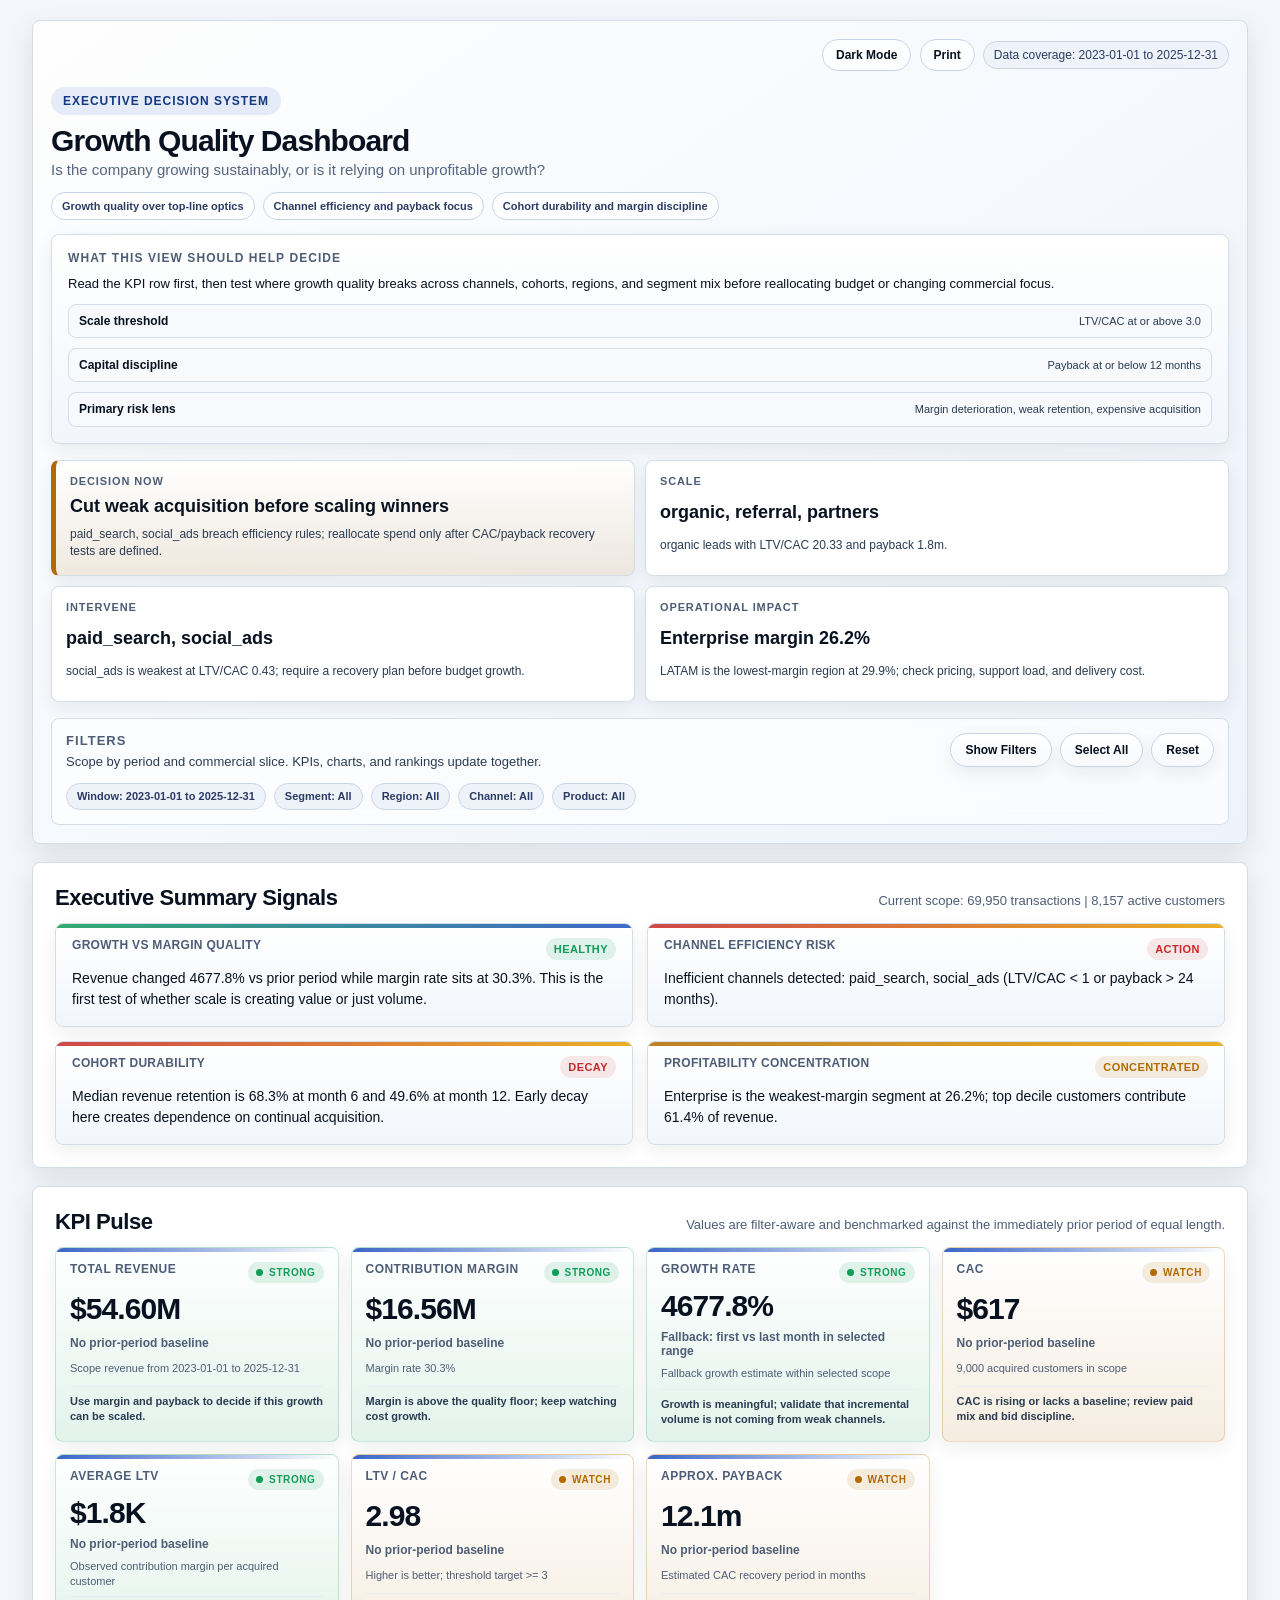
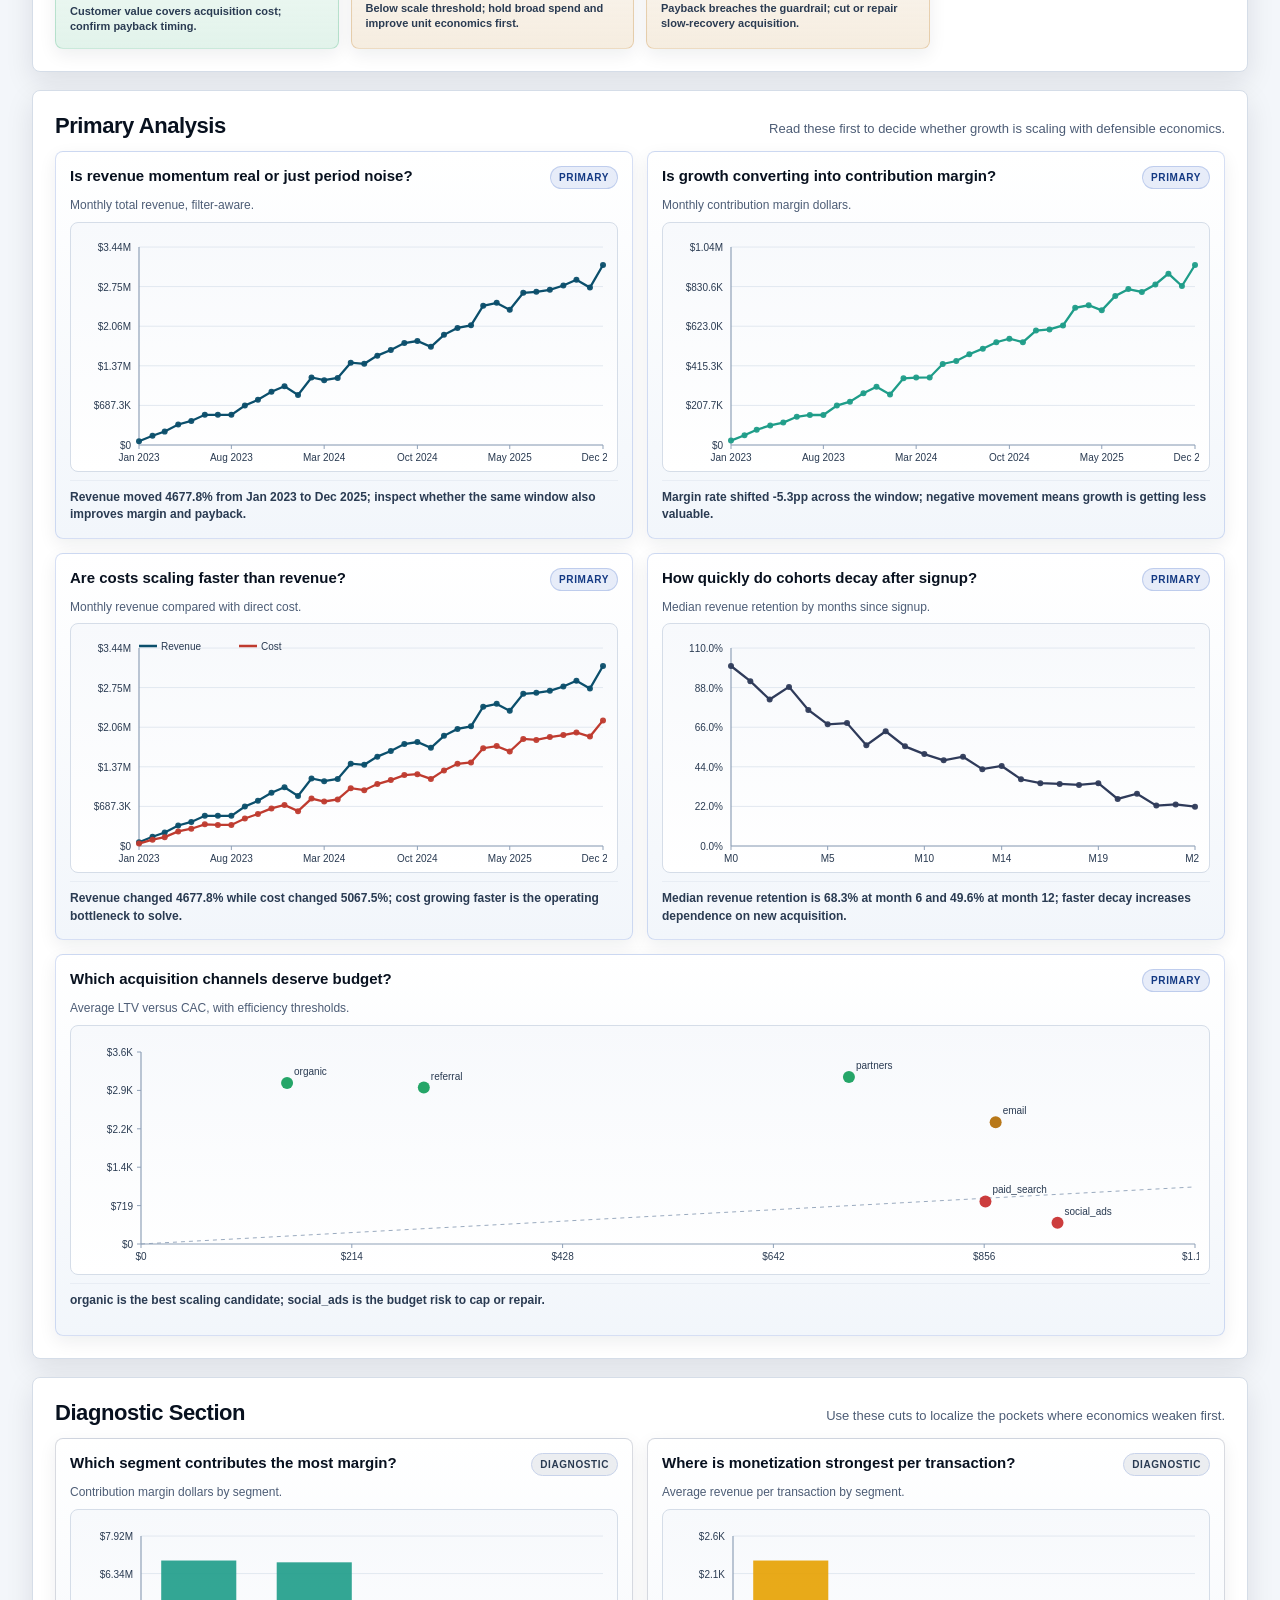
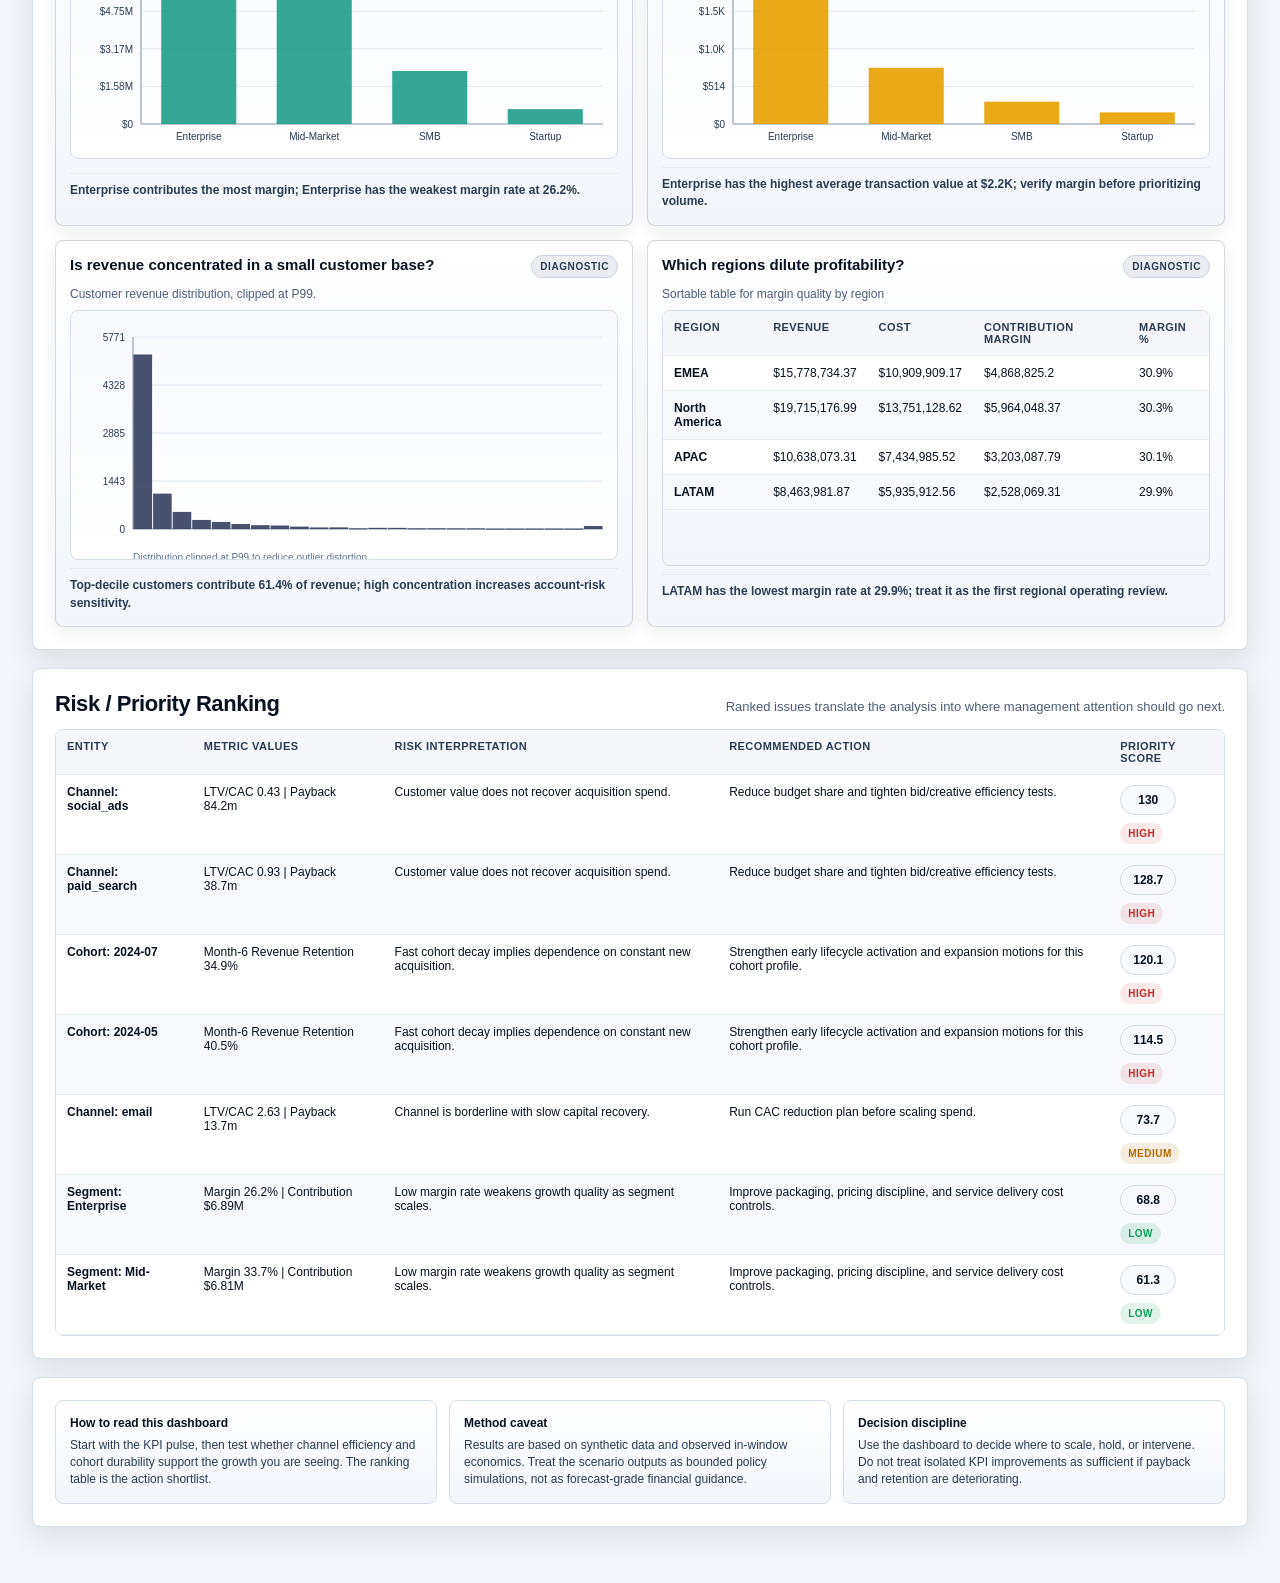
==== index.html @ b0cd6a45 "clean up for public release: license, naming, docs, AI-smell pass - Add MIT LICENSE. - Rename dashbo" ====
<!doctype html>
<html lang="en">
  <head>
    <meta charset="utf-8" />
    <meta name="viewport" content="width=device-width, initial-scale=1" />
    <meta http-equiv="refresh" content="0; url=outputs/dashboard/growth-quality-dashboard.html" />
    <title>Growth Quality Dashboard</title>
    <style>
      body { font-family: system-ui, -apple-system, "Segoe UI", sans-serif; color: #0f172a; margin: 40px; }
      a { color: #1d4ed8; }
    </style>
  </head>
  <body>
    <p>Loading the dashboard. If it does not load,
      <a href="outputs/dashboard/growth-quality-dashboard.html">open it here</a>.
    </p>
  </body>
</html>
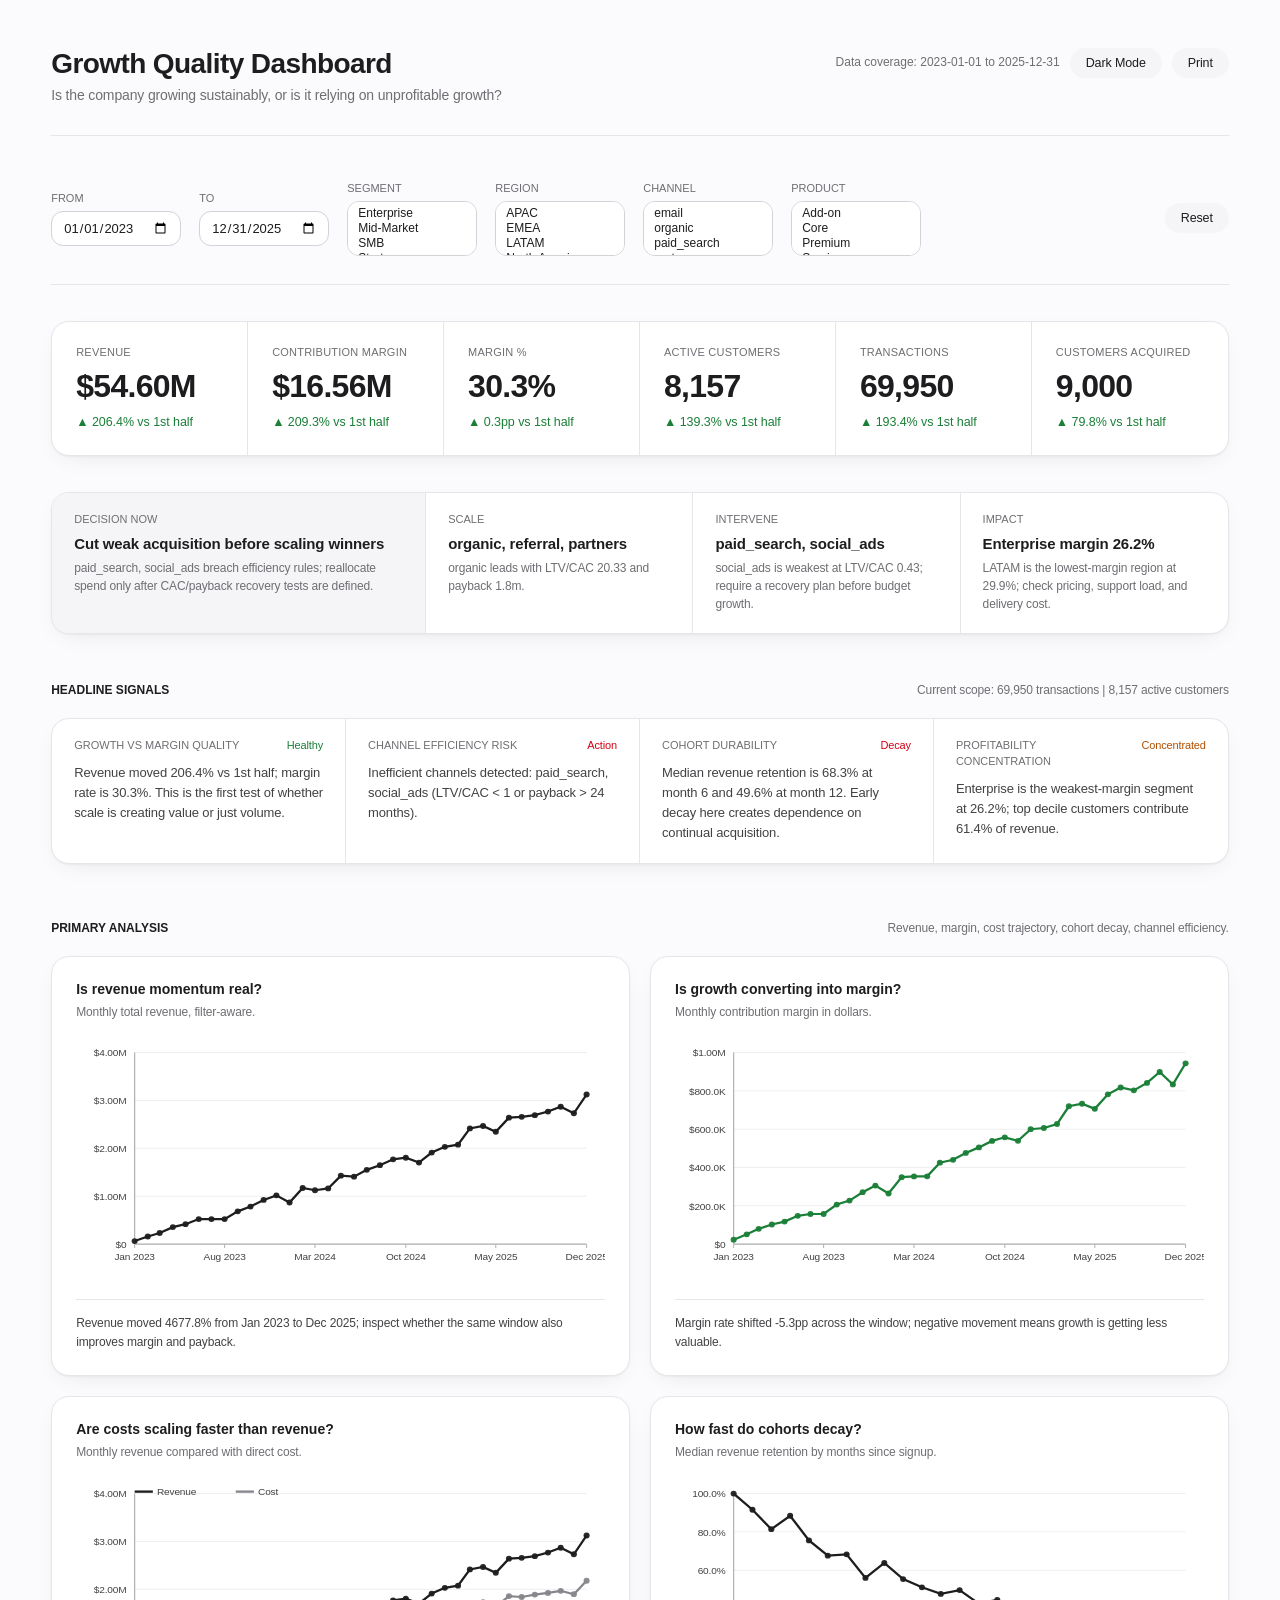
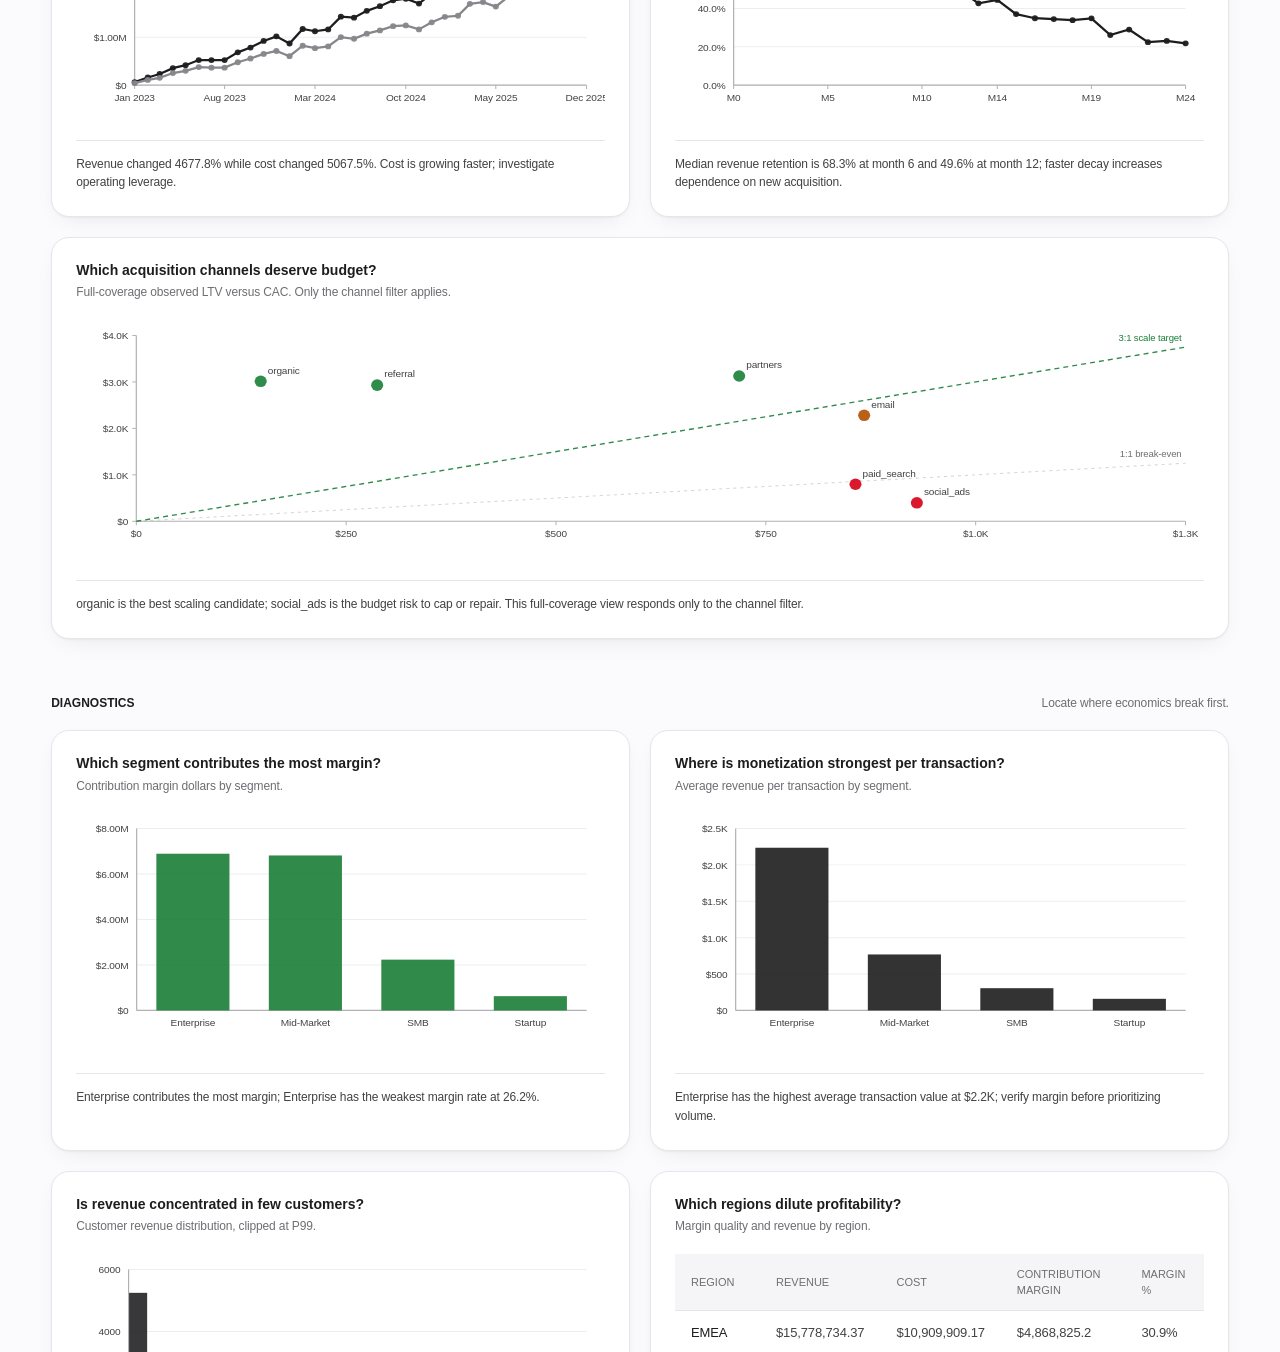
==== commit 60c9d712: "feat(dashboard): Apple design language, accessibility, responsive charts Reskins the dashboard aroun" ====
--- a/index.html
+++ b/index.html
@@ -6,8 +6,8 @@
     <meta http-equiv="refresh" content="0; url=outputs/dashboard/growth-quality-dashboard.html" />
     <title>Growth Quality Dashboard</title>
     <style>
-      body { font-family: system-ui, -apple-system, "Segoe UI", sans-serif; color: #0f172a; margin: 40px; }
-      a { color: #1d4ed8; }
+      body { font-family: -apple-system, BlinkMacSystemFont, "SF Pro Text", "Helvetica Neue", "Segoe UI", sans-serif; color: #1d1d1f; margin: 40px; }
+      a { color: #0071e3; }
     </style>
   </head>
   <body>
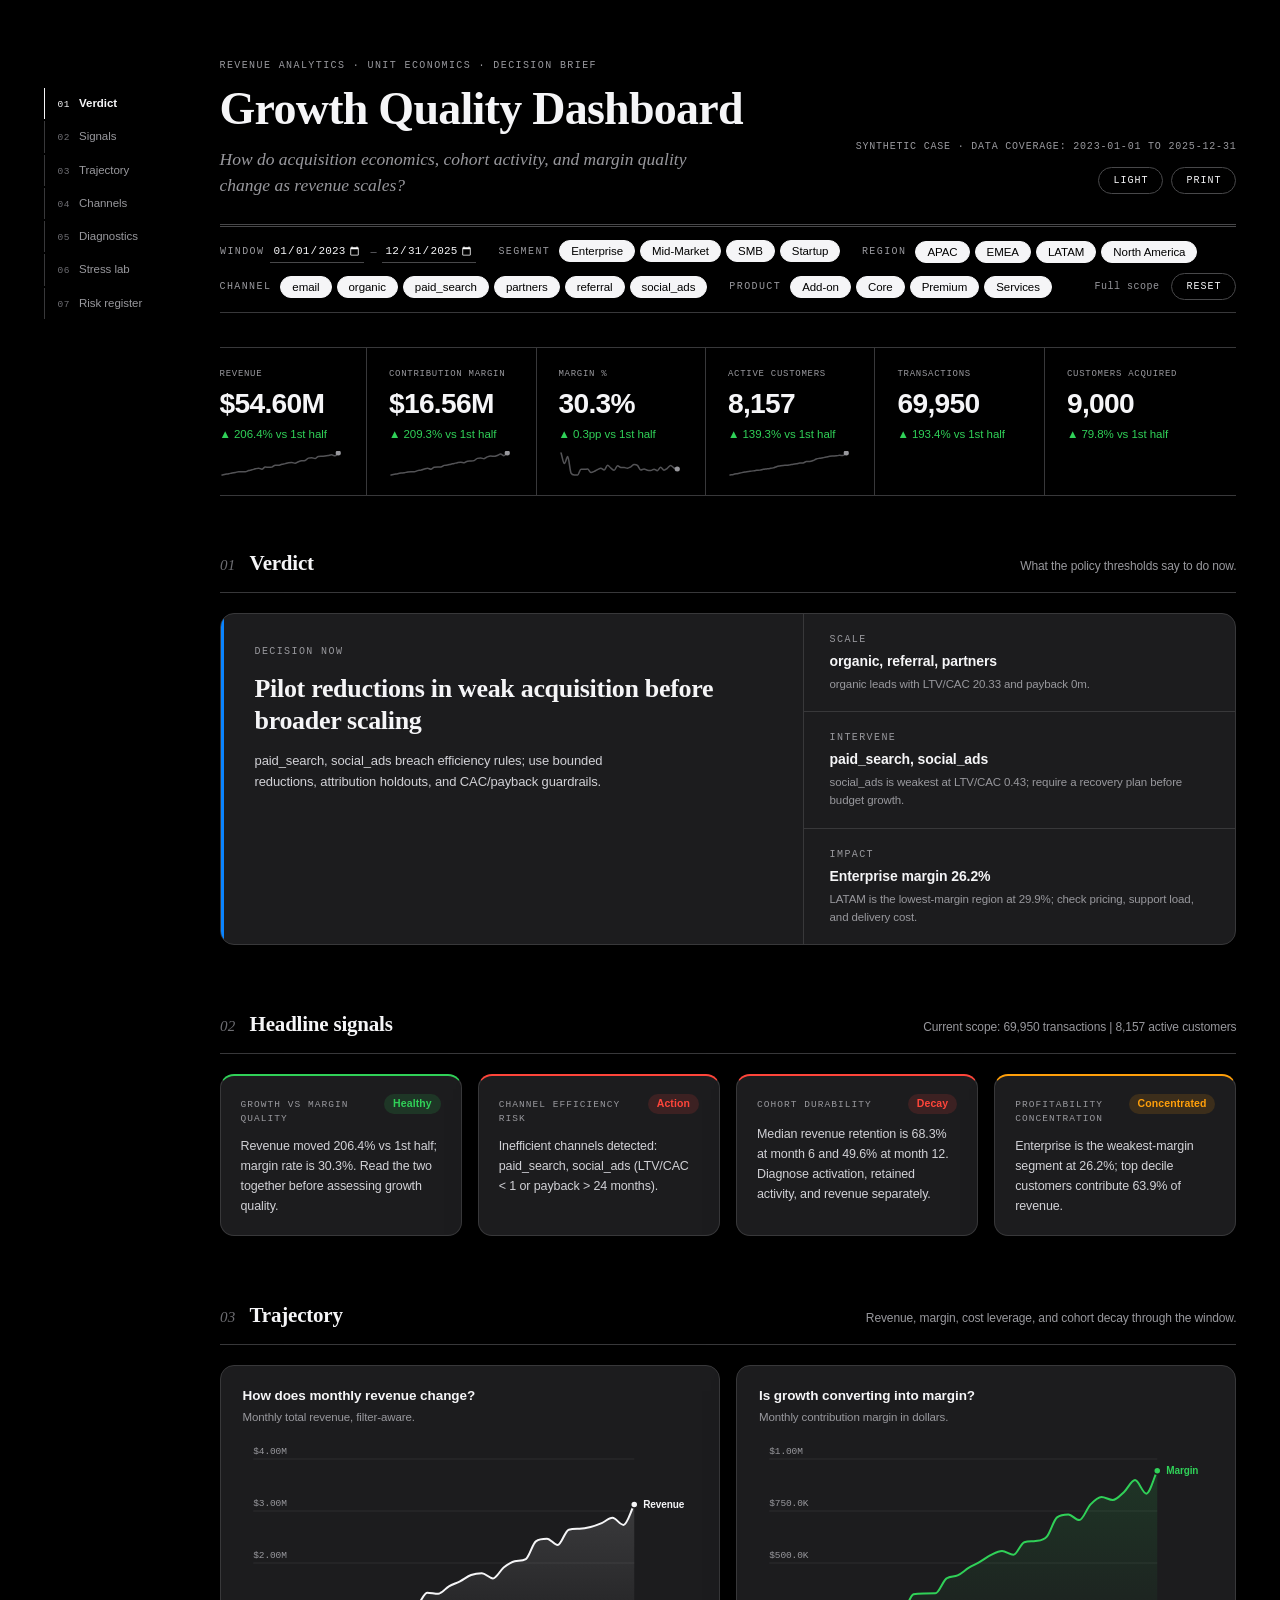
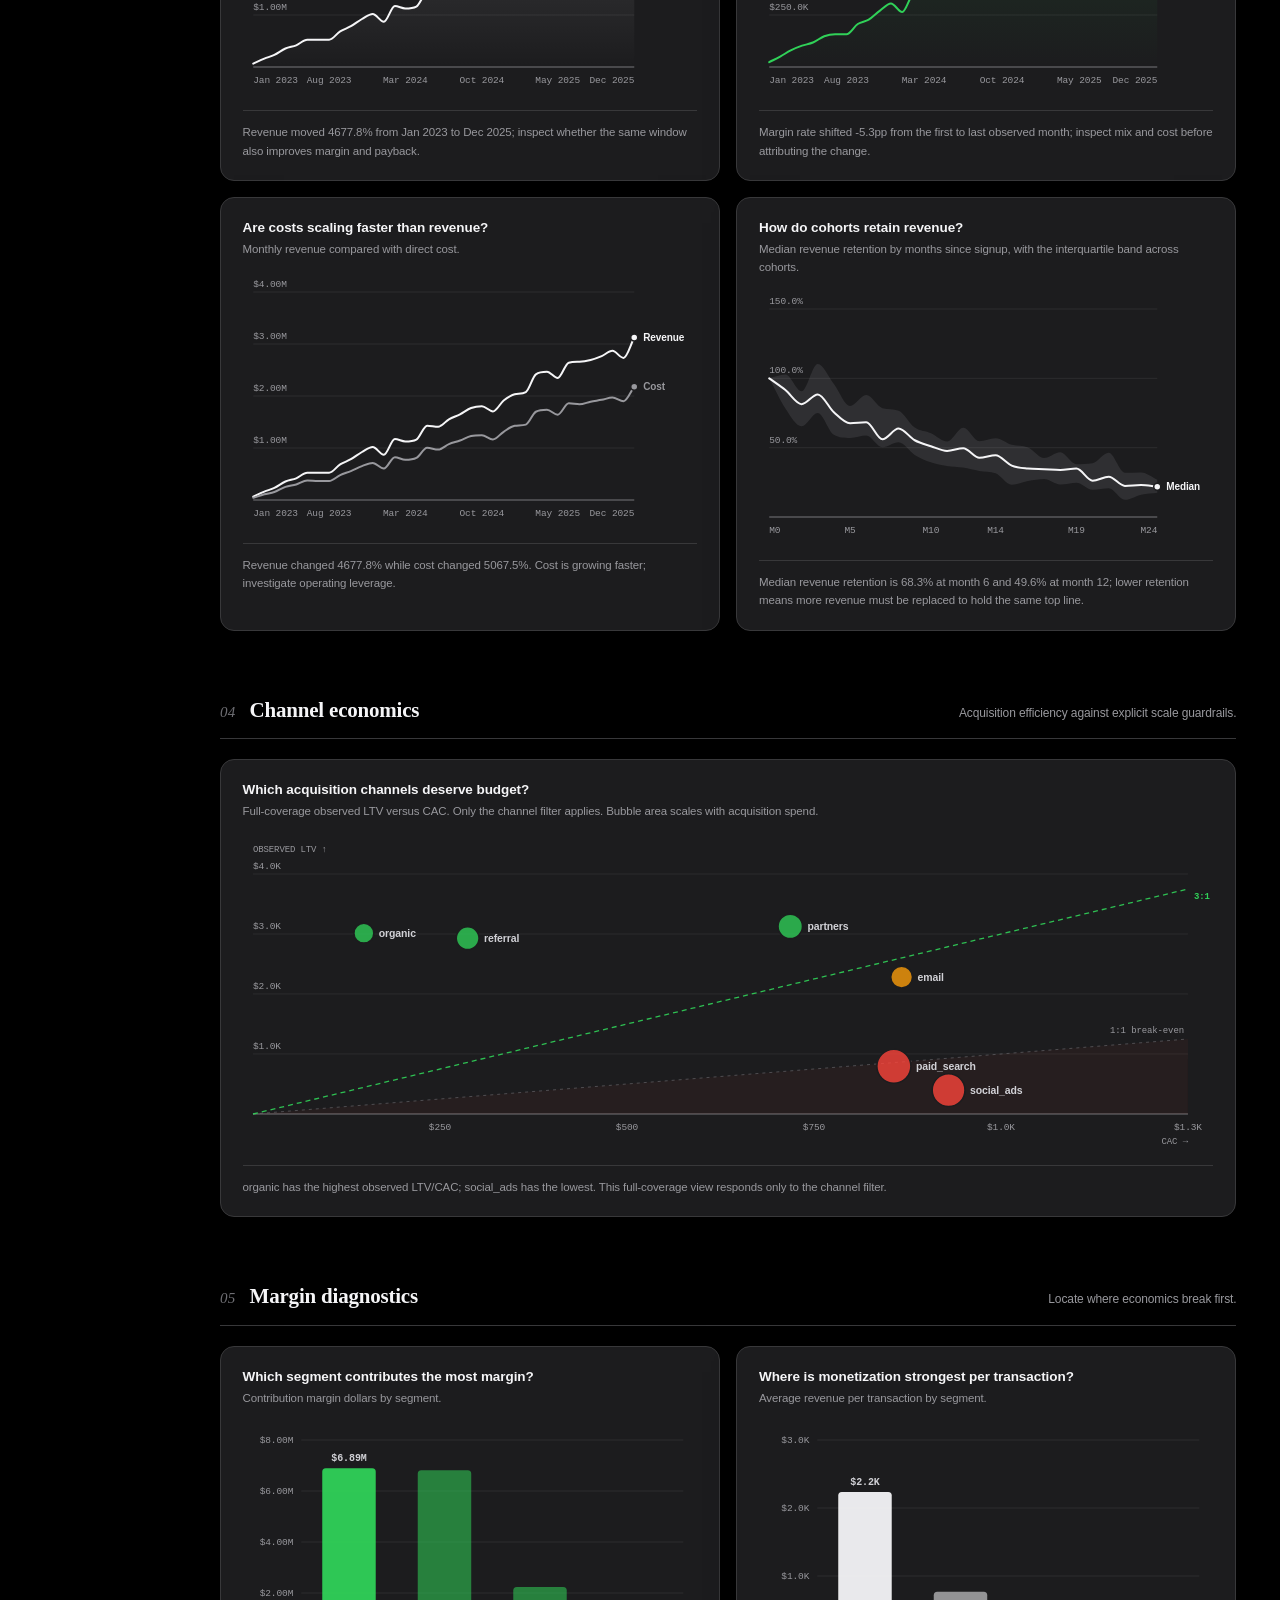
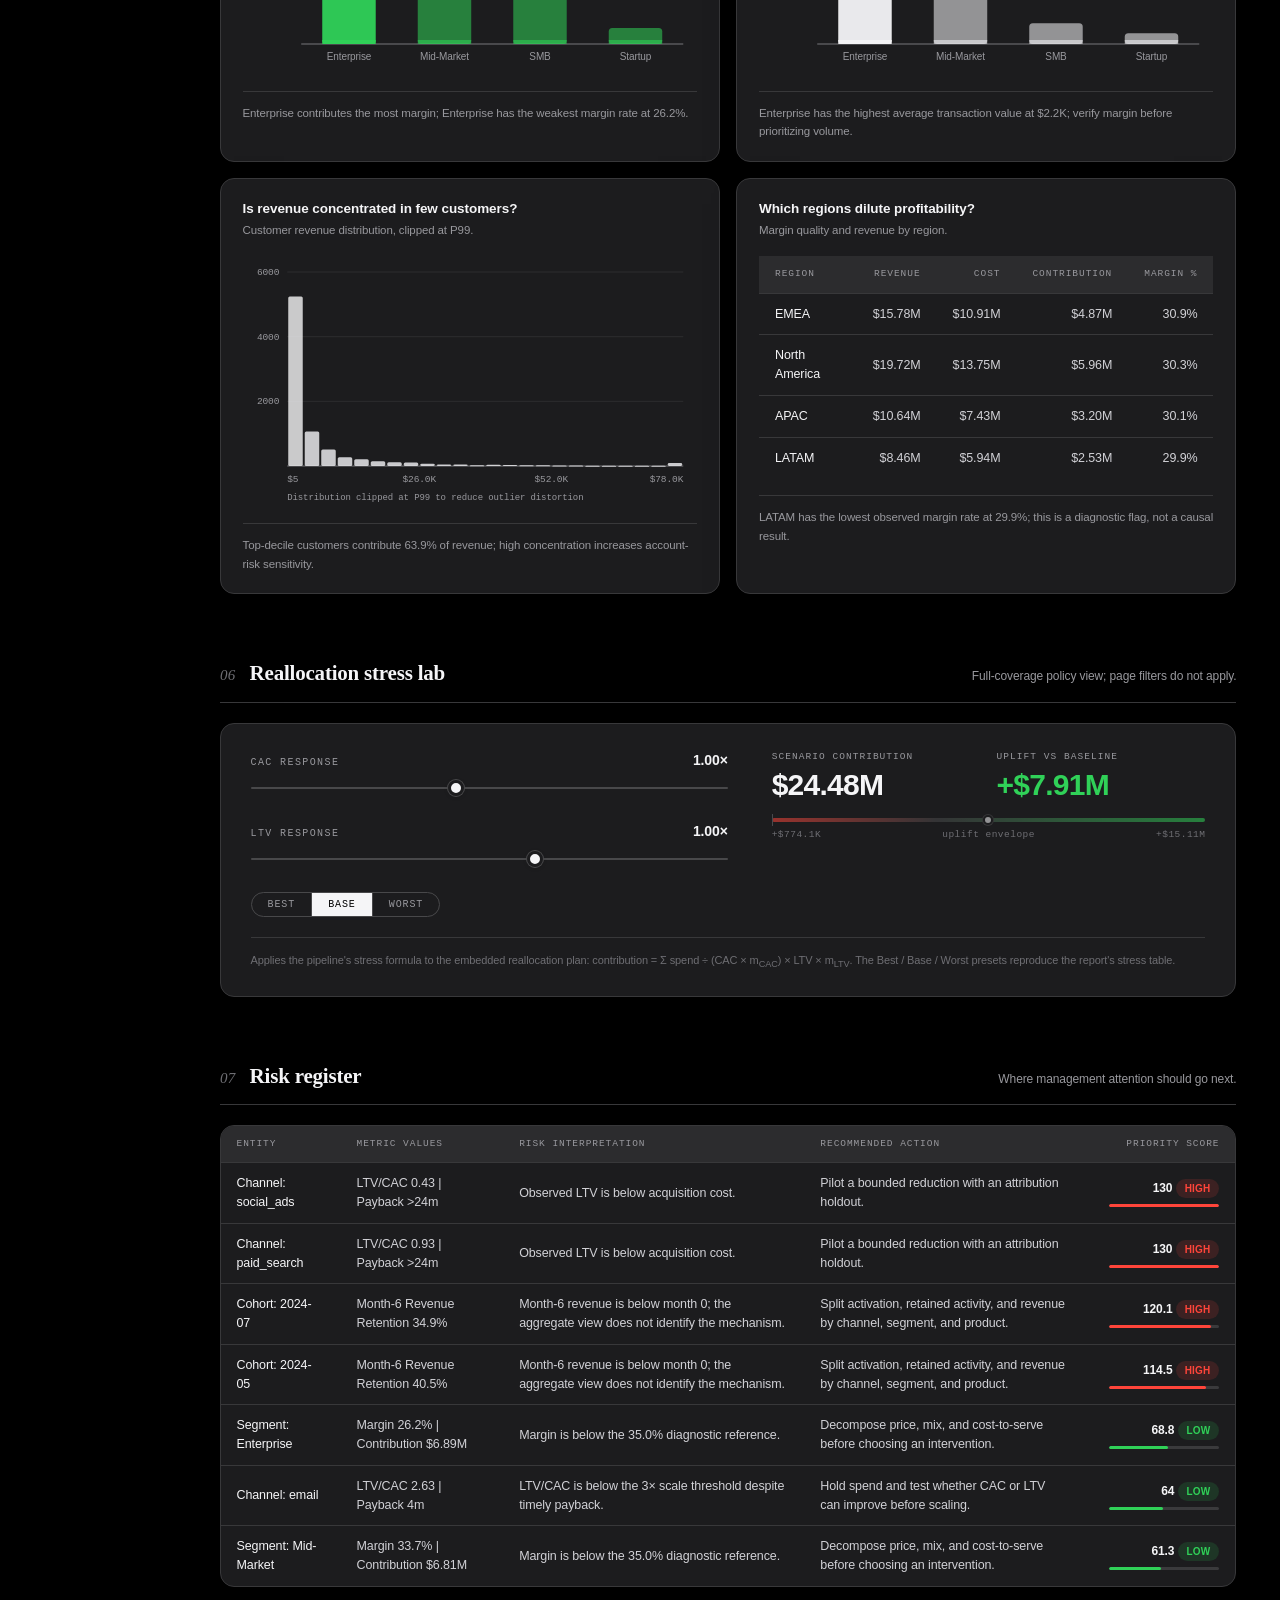
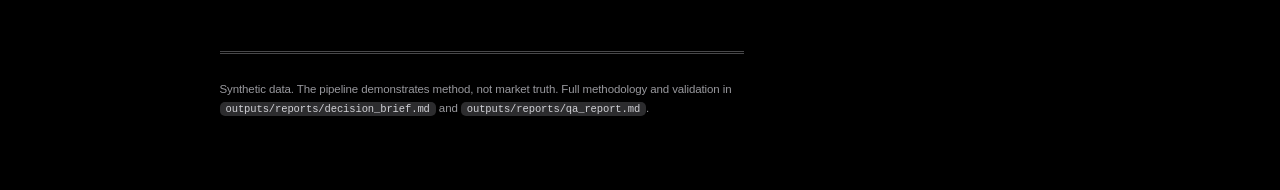
==== commit 566074cd: "feat: causal measurement, ingestion, ops, and warehouse layers (v3 data platform) Adds multi-touch a" ====
--- a/index.html
+++ b/index.html
@@ -3,11 +3,35 @@
   <head>
     <meta charset="utf-8" />
     <meta name="viewport" content="width=device-width, initial-scale=1" />
+    <meta name="referrer" content="no-referrer" />
+    <meta http-equiv="Content-Security-Policy" content="default-src 'none'; script-src 'unsafe-inline'; style-src 'unsafe-inline'; img-src 'self'; base-uri 'none'; form-action 'none'" />
+    <meta name="description" content="Production-oriented revenue analytics case study with incremental dbt models, randomized lift, price elasticity, unit economics, governed APIs, and bounded decision scenarios." />
+    <link rel="canonical" href="https://mfidalgomartins.github.io/revenue-unit-economics-system/" />
+    <meta property="og:type" content="website" />
+    <meta property="og:title" content="Growth Quality Dashboard" />
+    <meta property="og:description" content="A production-oriented synthetic case study of causal measurement, price elasticity, unit economics, governed data products, and bounded growth decisions." />
+    <meta property="og:url" content="https://mfidalgomartins.github.io/revenue-unit-economics-system/" />
+    <meta property="og:image" content="https://mfidalgomartins.github.io/revenue-unit-economics-system/outputs/charts/08_channel_economics.png" />
+    <meta property="og:image:alt" content="Channel LTV versus CAC with acquisition-spend bubble sizes and efficiency thresholds" />
+    <meta name="twitter:card" content="summary_large_image" />
+    <meta name="twitter:title" content="Growth Quality Dashboard" />
+    <meta name="twitter:description" content="A production-oriented revenue analytics case study with causal measurement, dbt, and governed APIs." />
+    <meta name="twitter:image" content="https://mfidalgomartins.github.io/revenue-unit-economics-system/outputs/charts/08_channel_economics.png" />
+    <meta name="twitter:image:alt" content="Channel LTV versus CAC with acquisition-spend bubble sizes and efficiency thresholds" />
     <meta http-equiv="refresh" content="0; url=outputs/dashboard/growth-quality-dashboard.html" />
     <title>Growth Quality Dashboard</title>
+    <script>
+      window.location.replace(
+        new URL("outputs/dashboard/growth-quality-dashboard.html", window.location.href).href
+      );
+    </script>
     <style>
-      body { font-family: -apple-system, BlinkMacSystemFont, "SF Pro Text", "Helvetica Neue", "Segoe UI", sans-serif; color: #1d1d1f; margin: 40px; }
-      a { color: #0071e3; }
+      /* Matches the dashboard's dark default so the redirect does not flash a
+         light page before the dark dashboard paints. Tokens mirror DARK in
+         src/design/tokens.py. */
+      :root { color-scheme: dark; }
+      body { font-family: -apple-system, BlinkMacSystemFont, "SF Pro Text", "Helvetica Neue", "Segoe UI", sans-serif; background: #000000; color: #f5f5f7; margin: 40px; }
+      a { color: #0a84ff; }
     </style>
   </head>
   <body>
